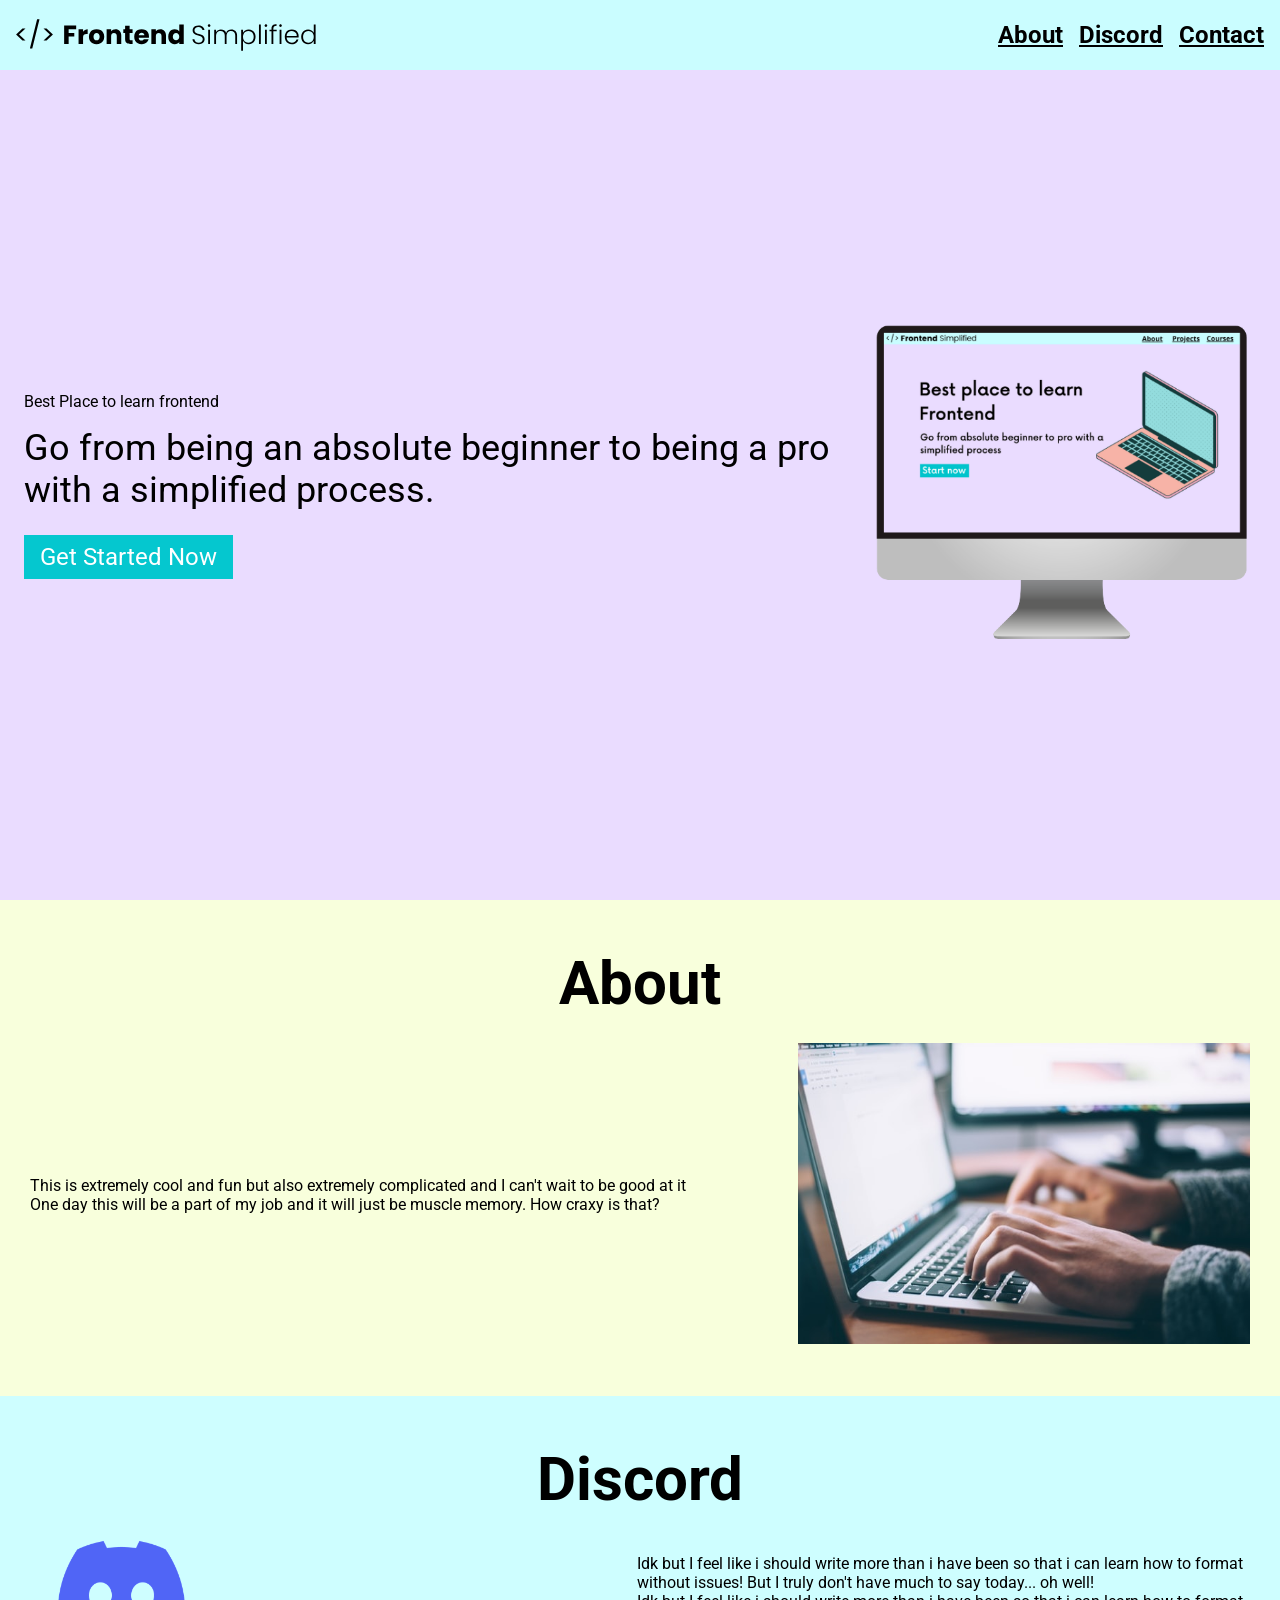
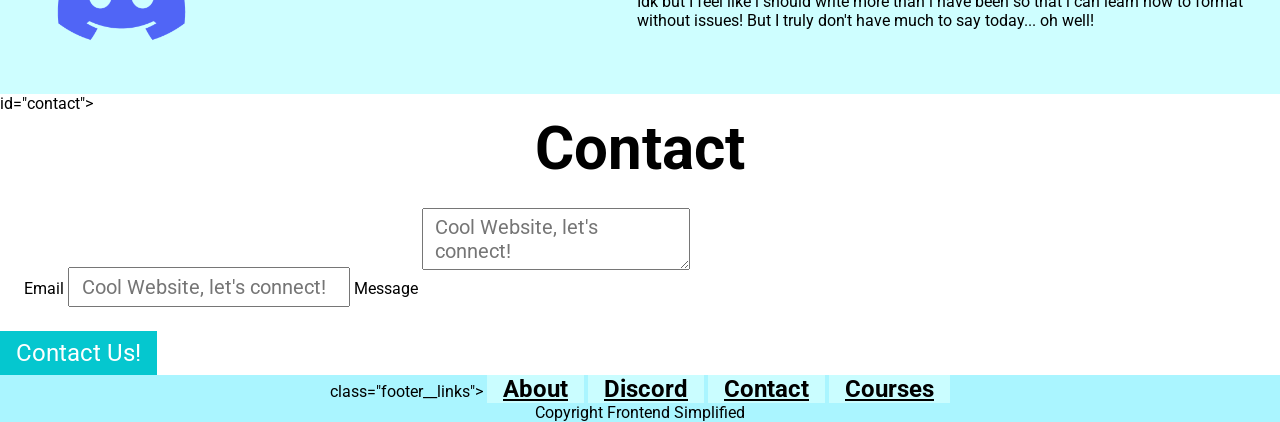
==== HTML Tutorial/index.html @ 98a780d8 "Convert HTML Tutorial folder from submodule to regular files" ====
<!DOCTYPE html>
<html lang="en">
<head>
    <meta charset="UTF-8">
    <meta name="viewport" content="width=device-width, initial-scale=1.0">
    <title>Document</title>
    <link rel="stylesheet" href="style.css">
</head>
<body>
    <section>
        <nav>
            <img src="./assets/FES.svg" class="logo"alt="FES Logo">
            <ul>
                <li><a href="#about">About</a></li>
                <li><a href="#Discord">Discord</a></li>
                <li><a href="#contact">Contact</a></li>
            </ul>
        </nav>
        <header>
            <div class="row">
                <div class="home__description"
                    <h1>Best Place to learn frontend</h1>
                    <p class="subheader">Go from being an absolute beginner to being a pro with a simplified process.</p>
                    <button class="home__description--button">Get Started Now</button>
                </div>
            </div>
            <figure>
                <img src="./assets/laptop.png" alt="Home page image">
            </figure>
        </header>
    </section>

    <main>
        <section id="about"> 
            <h2>About</h2>
                <div class="row">
                    <div class="section__description"></div>
                        <div class="section__description--wrapper">
                         <p class="section__description--para"></p>
                        This is extremely cool and fun but also extremely complicated and I can't wait to be good at it
                         </p>
                    <p class="section__description--para">
                            One day this will be a part of my job and it will just be muscle memory. How craxy is that?
                     </p>
                 </div>
                    <figure class="about__img--wrapper">
                        <img src="./assets/about.jpg" alt="">
                    </figure>
        </div>
        </section>

        <section id="discord">
            <h2>Discord</h2>
            <div class="row">
                <div class="section__description">
                    <figure class="about__img--wrapper">
                        <img src="./assets/discord.png" alt="Discord">
                    </figure>
                </div>
                <div class="section__description--wrapper">
                    <p class="section__description--para">
                        Idk but I feel like i should write more than i have been so that i can learn how to format without issues! But I truly don't have much to say today... oh well!
                    </p>
                    <p class="section__description--para">
                        Idk but I feel like i should write more than i have been so that i can learn how to format without issues! But I truly don't have much to say today... oh well!
                    </p>
                </div>
            </div>
        </section>

        <section> id="contact">
            <h2>Contact</h2>
            <form action="">
                <span>Email</span>
                <input type="email" placeholder="Cool Website, let's connect!">
                <span>Message</span>
                <textarea type="text" placeholder="Cool Website, let's connect!"></textarea>          </form>
                <button>Contact Us!</button> 
            </form>
        </section>
     </main>
    
     <footer>
        <img class="footer__logosrc="./assets/FES.svg" alt="">
        <div> class="footer__links">
            <a class="footer__link" href="#about">About</a>
            <a class="footer__link"href="#discord">Discord</a>
            <a class="footer__link"href="#contact">Contact</a>
            <a class="footer__link"href="">Courses</a>
        </div>
        <p>Copyright Frontend Simplified</p>
     </footer>
</body>
</html>
---- HTML Tutorial/style.css ----
@import url('https://fonts.googleapis.com/css2?family=Roboto:ital,wdth,wght@0,75..100,100..900;1,75..100,100..900&display=swap');
* {
   padding: 0;
   margin: 0;
   box-sizing: border-box;
   font-family: "Roboto", sans-serif;
}

nav {
    height: 70px;
    display: flex;
    justify-content: space-between;
    align-items: center;
    padding: 0 16px; 
    background-color: #cafdff;
}

header {
    background-color: #eadcff;
    height: calc(100vh - 70px);
    padding: 24px;
    display: flex;
    align-items: center;
}

h1 {
    font-size: 72px;
}

.subheader {
    font-size: 36px;
    margin: 16px 0 24px 0;
}

button {
    background-color: #05c7cf;
    color: white;
    border: none;
    padding: 8px 16px;
    font-size: 24px;
    cursor: pointer;
}
a {
    color:black;
    font-size: 24px;
    font-weight: 700;
    background-color: #cafdff;
}

.logo {
    width: 300px;
}

ul {
    display: flex;
}

li {
    list-style-type: none;
    padding-left: 16px;
}


.row {
    width: 100%;
    max-width: 1300px;
    margin: 0 auto;
    display: flex;
    align-items: center;
    justify-content: center;
}

#about,
#discord,
#contact,
#footer {
    padding: 48px 0;
}

/*

ABOUT 

*/
#about {
    background-color: #f8ffdc;
}


h2 {
    font-size: 60px;
text-align: center;
margin-bottom: 24px;
}

.section__desctiption {
    display: flex;
    justify-content: center;
    align-items: center;
}

.about__img--wrapper {
    width: 40%;
    padding: 0 24px;
}

img {
    width: 100%;
}

.section__description--wrapper {
    width: 60%;
    padding: 0 24px;
}

.about__img--wrapper,
.section__description--wrapper {
    padding: 0 30px;
}

.section__descritpion--para {
    font-size: 20px;
    line-height: 1.5;
    margin-bottom: 24px;
}

/*

DISCORD

*/

#discord{
    background-color: #cefeff;
    }

/*

CONTACT

*/

#contact {
    background-color: #dce9ff;
}

form {
    width: 100%;
    max-width: 600px
    display: flex;
    flex-direction: column:
    margin: 0 auto; 
    padding: 0 24px;
}

input, textarea {
    margin-bottom: 24px;
    font-size: 20px;
    padding: 6px 12px;
}

/*

FOOTER

*/
footer {
    background-color: #aaf5ff;
    display: flex;
    flex-direction: column;
    align-items: center;
}

.footer__logo {
    max-width: 480px;
    margin-bottom: 16px;
}

.footer__links {
    margin-bottom: 32px;
}

.footer__link {
    padding: 0 16px;
}

/* SMALL PHONES, TABLETS, LARGE SMARTPHONES */
@media (max-width: 728px) {
    .row {
         flex-direction: column;
    }

    .home__description {
        margin-bottom: 24px;
        display: flex;
        flex-direction: column;
    }

    .home__description--button {
        max-width: 240px
    }

    h1 {
        text-align: center;
        font-size: 60px;
    }

    .subheader {
        text-align: center;
        font-size: 28px;
    }

    ul {
        display: none
    }

    .section__description {
        flex-direction: column;
    }

    .section__description--wrapper {
        width: 100%;
    }

    .about__img--wrapper {
        width: 100%
    }

    #discord .section__description {
        flex-direction: column-reverse;
    }

    footer {
        padding: 48px 24px;
    }

    .footer__logo {
        max-width: 360px;
    }

    .footer__link {
        padding: 0 4px;
        font-size: 18px;
    }

    .footer__links {
        margin-bottom: 24px;
    }
}
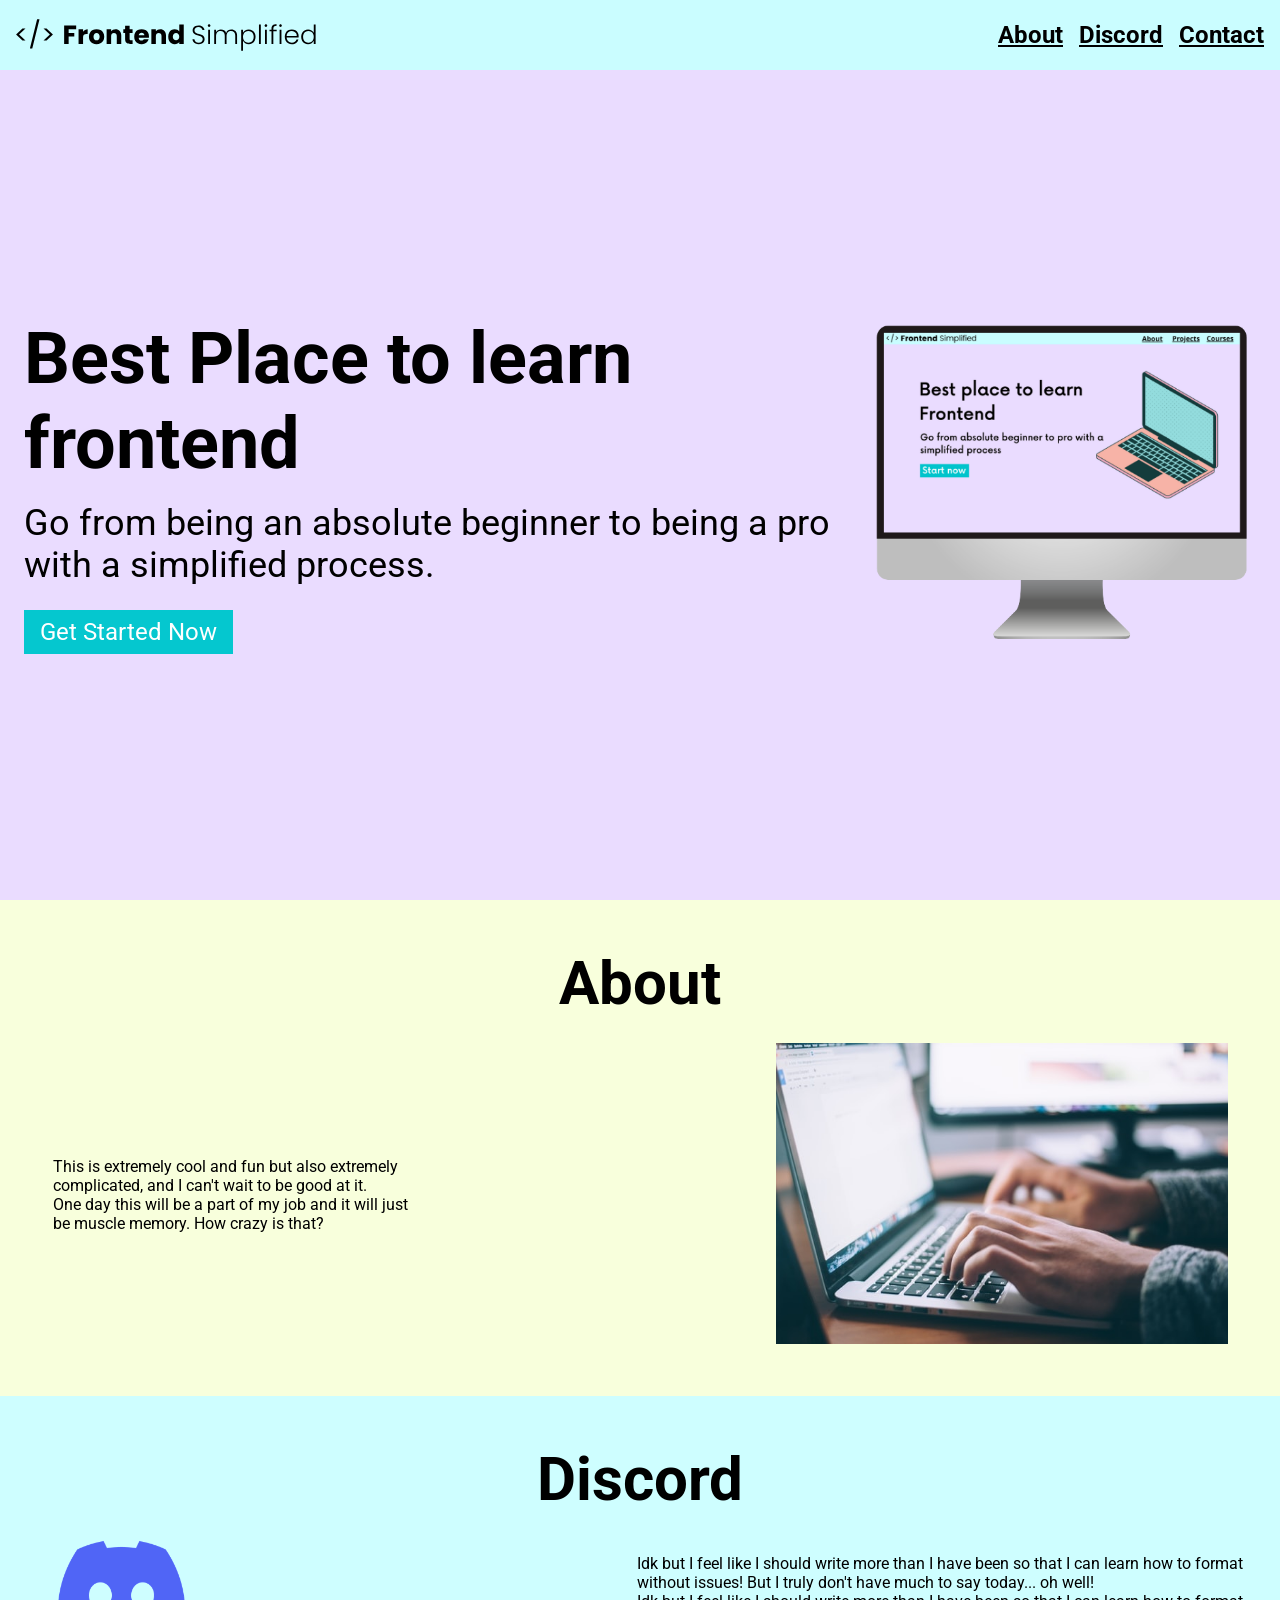
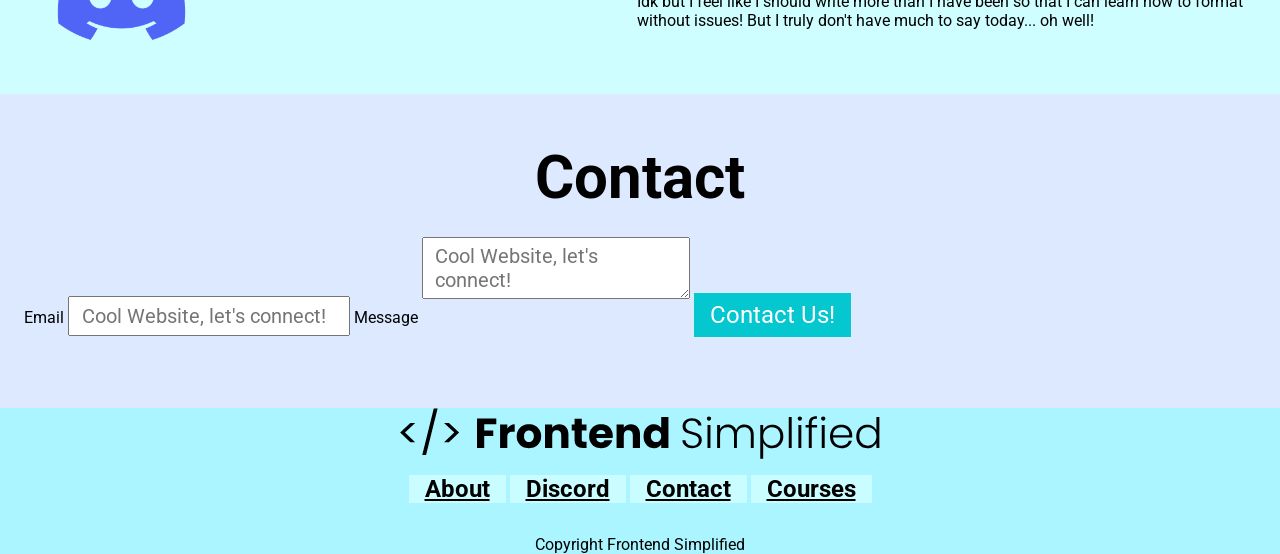
==== commit 0b33bc98: "Fix HTML structure and contact form in HTML Tutorial/index.html" ====
--- a/HTML Tutorial/index.html
+++ b/HTML Tutorial/index.html
@@ -9,44 +9,41 @@
 <body>
     <section>
         <nav>
-            <img src="./assets/FES.svg" class="logo"alt="FES Logo">
+            <img src="../assets/FES.svg" class="logo" alt="FES Logo">
             <ul>
                 <li><a href="#about">About</a></li>
-                <li><a href="#Discord">Discord</a></li>
+                <li><a href="#discord">Discord</a></li>
                 <li><a href="#contact">Contact</a></li>
             </ul>
         </nav>
         <header>
             <div class="row">
-                <div class="home__description"
+                <div class="home__description">
                     <h1>Best Place to learn frontend</h1>
                     <p class="subheader">Go from being an absolute beginner to being a pro with a simplified process.</p>
                     <button class="home__description--button">Get Started Now</button>
                 </div>
             </div>
             <figure>
-                <img src="./assets/laptop.png" alt="Home page image">
+                <img src="../assets/laptop.png" alt="Home page image">
             </figure>
         </header>
     </section>
 
     <main>
-        <section id="about"> 
+        <section id="about">
             <h2>About</h2>
-                <div class="row">
-                    <div class="section__description"></div>
-                        <div class="section__description--wrapper">
-                         <p class="section__description--para"></p>
-                        This is extremely cool and fun but also extremely complicated and I can't wait to be good at it
-                         </p>
-                    <p class="section__description--para">
-                            One day this will be a part of my job and it will just be muscle memory. How craxy is that?
-                     </p>
-                 </div>
-                    <figure class="about__img--wrapper">
-                        <img src="./assets/about.jpg" alt="">
-                    </figure>
-        </div>
+            <div class="row">
+                <div class="section__description">
+                    <div class="section__description--wrapper">
+                        <p class="section__description--para">This is extremely cool and fun but also extremely complicated, and I can't wait to be good at it.</p>
+                        <p class="section__description--para">One day this will be a part of my job and it will just be muscle memory. How crazy is that?</p>
+                    </div>
+                </div>
+                <figure class="about__img--wrapper">
+                    <img src="../assets/about.jpg" alt="About image">
+                </figure>
+            </div>
         </section>
 
         <section id="discord">
@@ -54,41 +51,41 @@
             <div class="row">
                 <div class="section__description">
                     <figure class="about__img--wrapper">
-                        <img src="./assets/discord.png" alt="Discord">
+                        <img src="../assets/discord.png" alt="Discord">
                     </figure>
                 </div>
                 <div class="section__description--wrapper">
-                    <p class="section__description--para">
-                        Idk but I feel like i should write more than i have been so that i can learn how to format without issues! But I truly don't have much to say today... oh well!
-                    </p>
-                    <p class="section__description--para">
-                        Idk but I feel like i should write more than i have been so that i can learn how to format without issues! But I truly don't have much to say today... oh well!
-                    </p>
+                    <p class="section__description--para">Idk but I feel like I should write more than I have been so that I can learn how to format without issues! But I truly don't have much to say today... oh well!</p>
+                    <p class="section__description--para">Idk but I feel like I should write more than I have been so that I can learn how to format without issues! But I truly don't have much to say today... oh well!</p>
                 </div>
             </div>
         </section>
 
-        <section> id="contact">
+        <section id="contact">
             <h2>Contact</h2>
             <form action="">
-                <span>Email</span>
-                <input type="email" placeholder="Cool Website, let's connect!">
-                <span>Message</span>
-                <textarea type="text" placeholder="Cool Website, let's connect!"></textarea>          </form>
-                <button>Contact Us!</button> 
+                <label>
+                    Email
+                    <input type="email" placeholder="Cool Website, let's connect!">
+                </label>
+                <label>
+                    Message
+                    <textarea placeholder="Cool Website, let's connect!"></textarea>
+                </label>
+                <button type="submit">Contact Us!</button>
             </form>
         </section>
-     </main>
+    </main>
     
-     <footer>
-        <img class="footer__logosrc="./assets/FES.svg" alt="">
-        <div> class="footer__links">
+    <footer>
+        <img class="footer__logo" src="../assets/FES.svg" alt="">
+        <div class="footer__links">
             <a class="footer__link" href="#about">About</a>
-            <a class="footer__link"href="#discord">Discord</a>
-            <a class="footer__link"href="#contact">Contact</a>
-            <a class="footer__link"href="">Courses</a>
+            <a class="footer__link" href="#discord">Discord</a>
+            <a class="footer__link" href="#contact">Contact</a>
+            <a class="footer__link" href="">Courses</a>
         </div>
         <p>Copyright Frontend Simplified</p>
-     </footer>
+    </footer>
 </body>
 </html>
